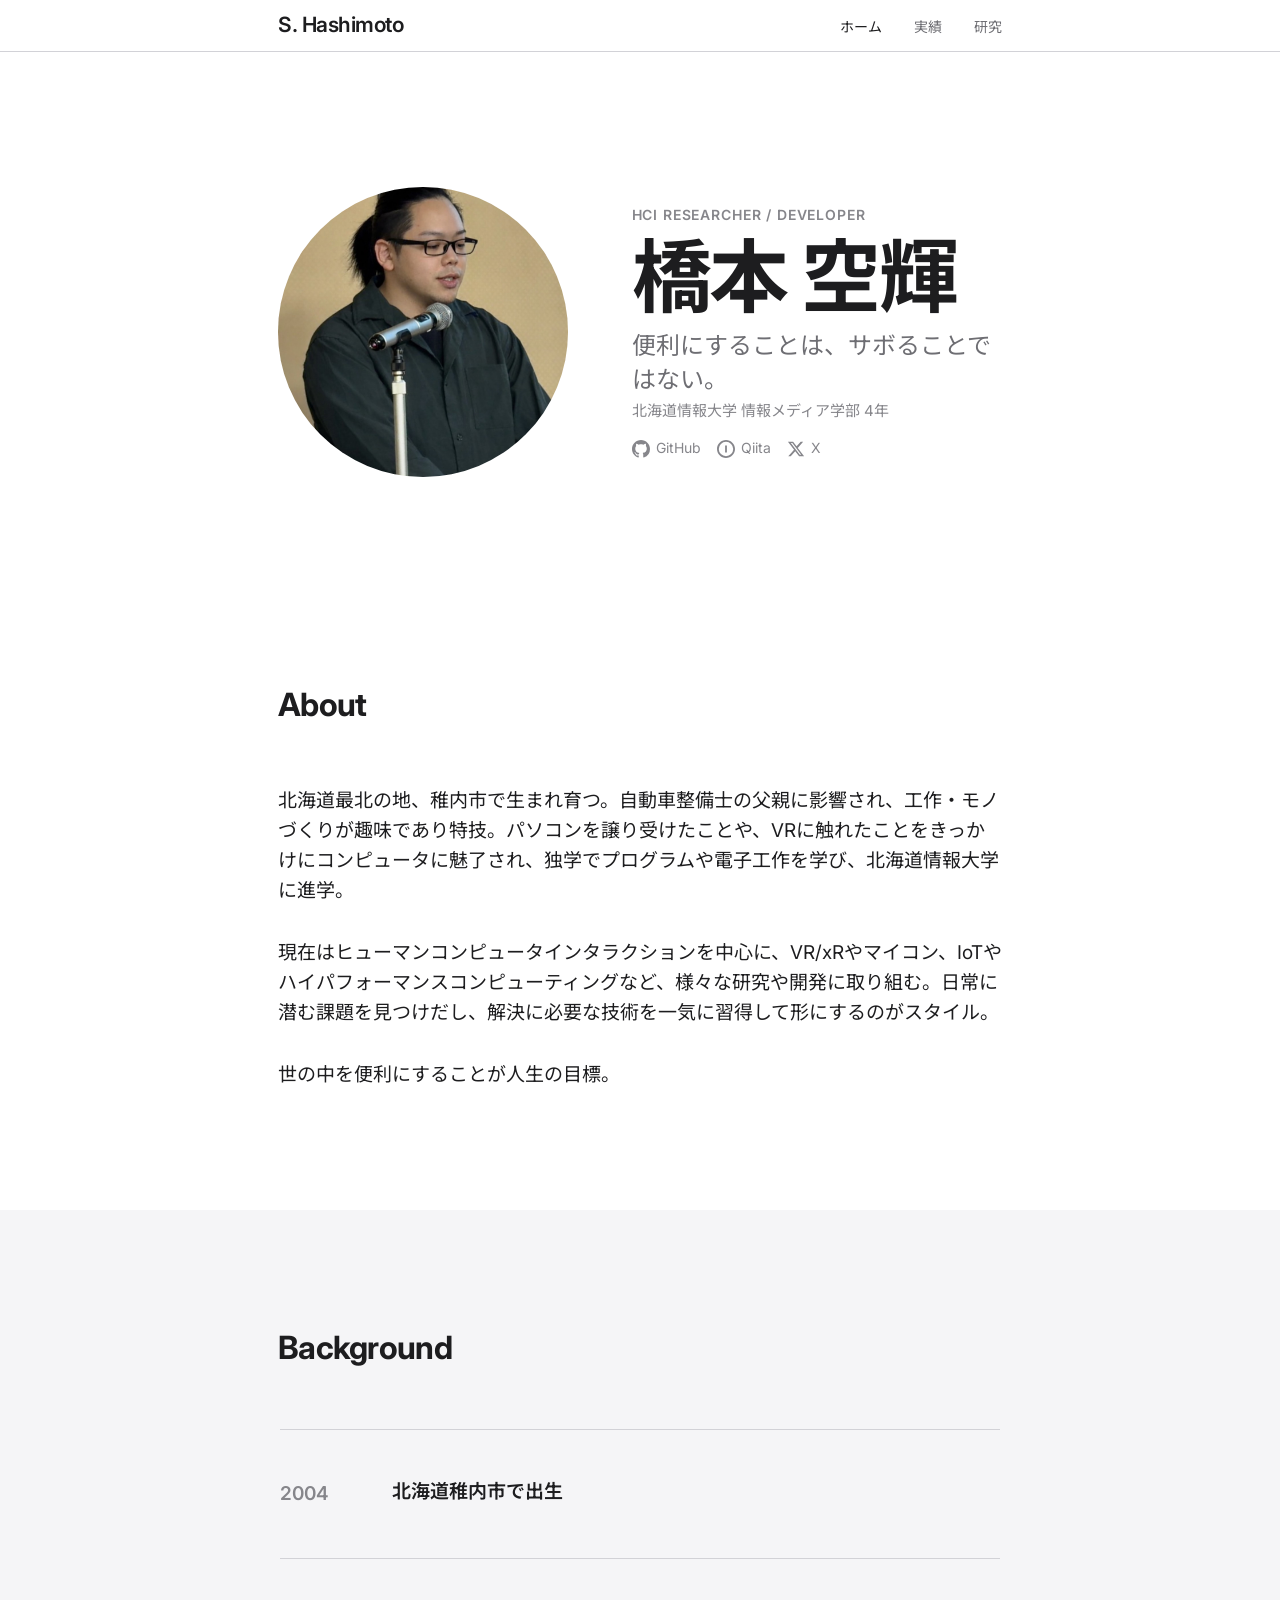
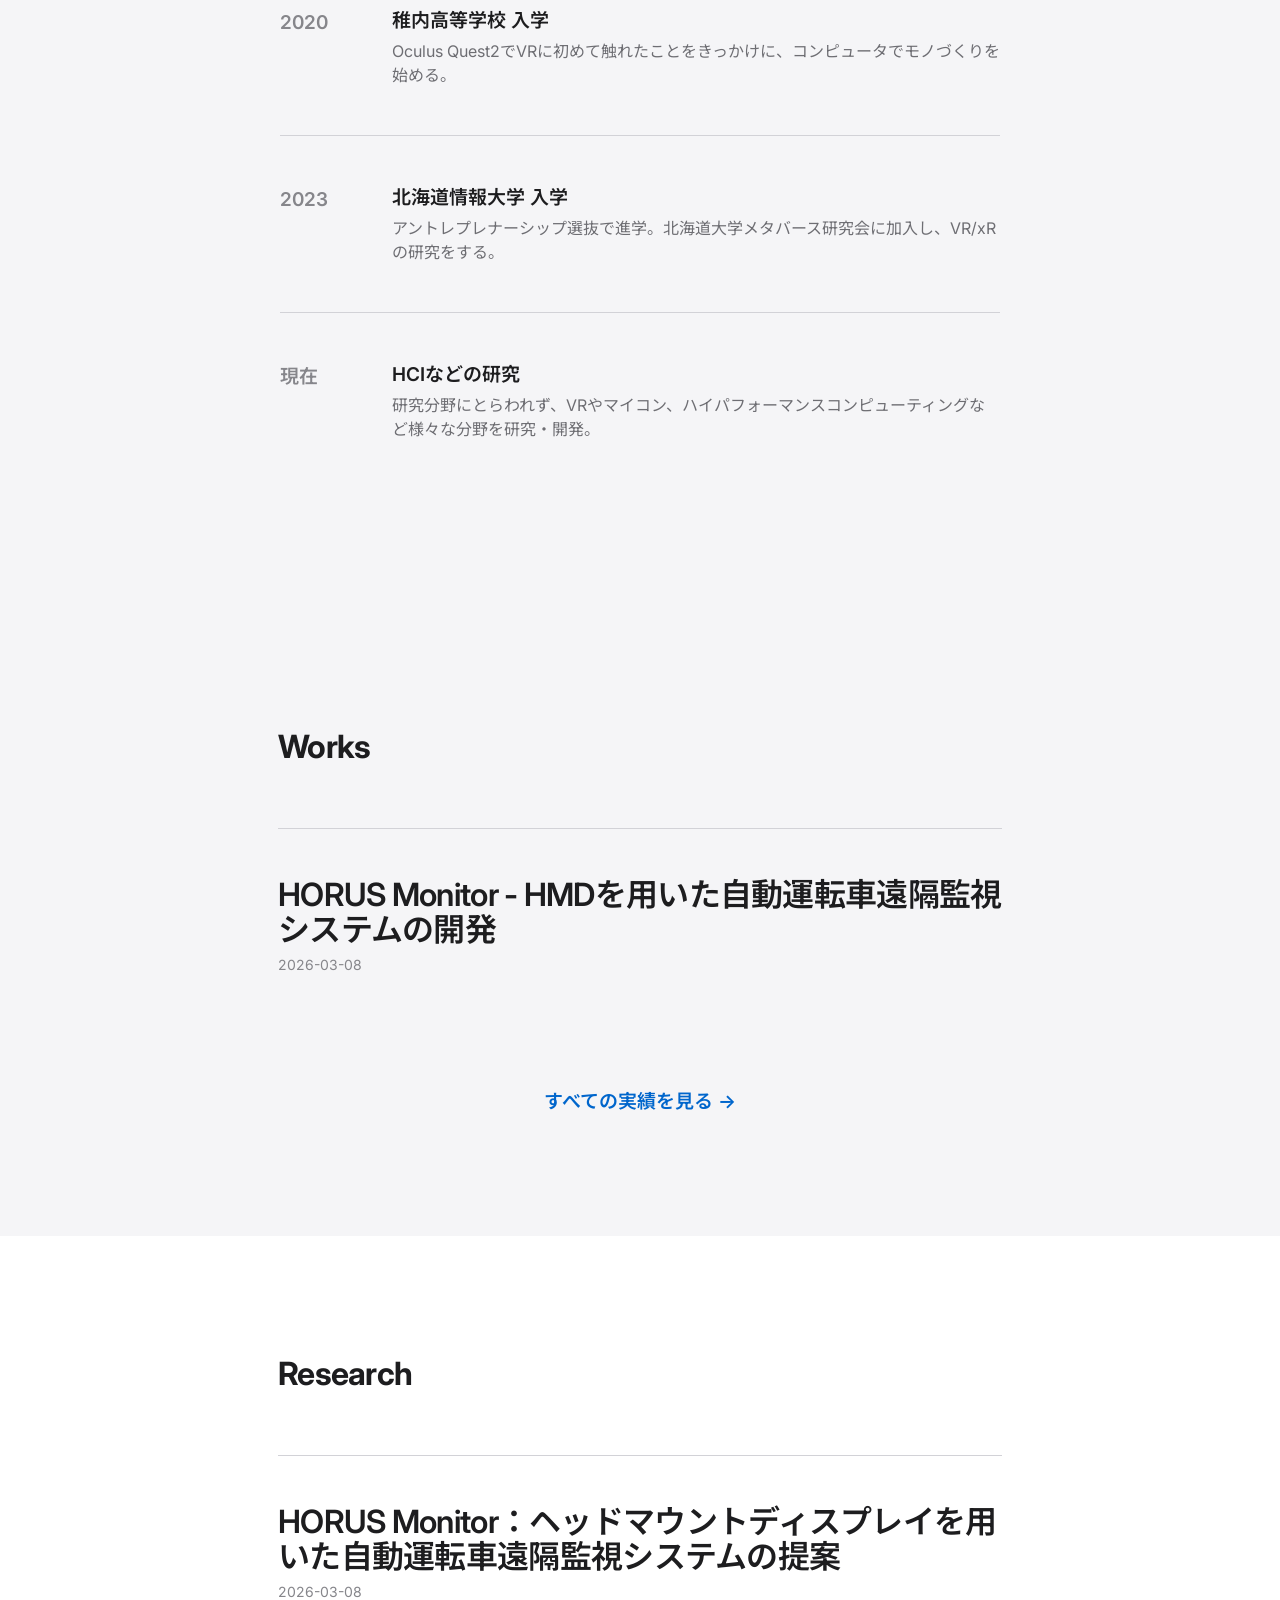
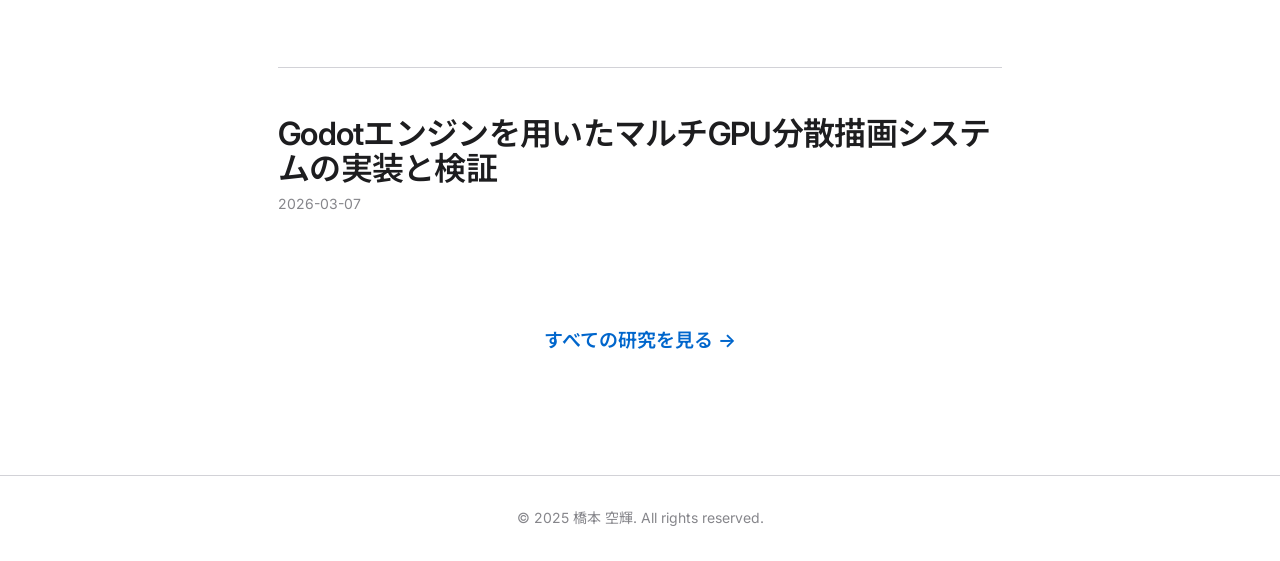
==== index.html @ 1d5fc268 "Initial static site export" ====
<!DOCTYPE html>
<html lang="ja">
<head>
  <meta charset="UTF-8">
  <meta name="viewport" content="width=device-width, initial-scale=1.0">
  <title>橋本 空輝 — Portfolio</title>
  <meta name="description" content="橋本空輝のポートフォリオ">
  <link rel="preconnect" href="https://fonts.googleapis.com">
  <link rel="preconnect" href="https://fonts.gstatic.com" crossorigin>
  <link href="https://fonts.googleapis.com/css2?family=Inter:wght@400;500;600;700&family=Noto+Sans+JP:wght@400;500;700&display=swap" rel="stylesheet">
  <link rel="stylesheet" href="assets/css/style.css">
  <link rel="icon" href="assets/images/favicon.svg" type="image/svg+xml">
</head>
<body>

  <!-- Navigation -->
  <nav class="nav">
    <div class="nav__inner">
      <a href="index.html" class="nav__logo">S. Hashimoto</a>
      <button class="nav__toggle" aria-label="メニュー" aria-expanded="false">
        <span></span>
        <span></span>
        <span></span>
      </button>
      <ul class="nav__links">
        <li><a href="index.html" class="nav__link nav__link--active">ホーム</a></li>
        <li><a href="works.html" class="nav__link">実績</a></li>
        <li><a href="research.html" class="nav__link">研究</a></li>
      </ul>
    </div>
  </nav>

  <!-- Hero -->
  <section class="hero container">
    <div class="hero__profile">
      <div class="hero__avatar reveal">
        <img src="profile.png" alt="橋本 空輝" class="hero__avatar-img" onerror="this.style.display='none';this.nextElementSibling.style.display='flex'">
        <div class="hero__avatar-placeholder">
          <span>S.H</span>
        </div>
      </div>
      <div class="hero__info">
        <p class="hero__eyebrow reveal">HCI Researcher / Developer</p>
        <h1 class="hero__title reveal reveal-delay-1">橋本 空輝</h1>
        <p class="hero__subtitle reveal reveal-delay-2">
          便利にすることは、サボることではない。
        </p>
        <p class="hero__affiliation reveal reveal-delay-2">
          北海道情報大学 情報メディア学部 4年
        </p>
        <div class="hero__links reveal reveal-delay-3">
          <a href="https://github.com/Lynnfield1156" class="hero__link" target="_blank" rel="noopener noreferrer">
            <svg class="hero__link-icon" viewBox="0 0 24 24" fill="currentColor"><path d="M12 0C5.37 0 0 5.37 0 12c0 5.31 3.435 9.795 8.205 11.385.6.105.825-.255.825-.57 0-.285-.015-1.23-.015-2.235-3.015.555-3.795-.735-4.035-1.41-.135-.345-.72-1.41-1.23-1.695-.42-.225-1.02-.78-.015-.795.945-.015 1.62.87 1.845 1.23 1.08 1.815 2.805 1.305 3.495.99.105-.78.42-1.305.765-1.605-2.67-.3-5.46-1.335-5.46-5.925 0-1.305.465-2.385 1.23-3.225-.12-.3-.54-1.53.12-3.18 0 0 1.005-.315 3.3 1.23.96-.27 1.98-.405 3-.405s2.04.135 3 .405c2.295-1.56 3.3-1.23 3.3-1.23.66 1.65.24 2.88.12 3.18.765.84 1.23 1.905 1.23 3.225 0 4.605-2.805 5.625-5.475 5.925.435.375.81 1.095.81 2.22 0 1.605-.015 2.895-.015 3.3 0 .315.225.69.825.57A12.02 12.02 0 0024 12c0-6.63-5.37-12-12-12z"/></svg>
            <span>GitHub</span>
          </a>
          <a href="https://qiita.com/SoLa1366" class="hero__link" target="_blank" rel="noopener noreferrer">
            <svg class="hero__link-icon" viewBox="0 0 24 24" fill="currentColor"><path d="M12 0C5.373 0 0 5.373 0 12s5.373 12 12 12 12-5.373 12-12S18.627 0 12 0zm0 2.4a9.6 9.6 0 110 19.2 9.6 9.6 0 010-19.2zm-1.2 4.8v9.6h2.4V7.2h-2.4z"/></svg>
            <span>Qiita</span>
          </a>
          <a href="https://x.com/SoLa_bb2004" class="hero__link" target="_blank" rel="noopener noreferrer">
            <svg class="hero__link-icon" viewBox="0 0 24 24" fill="currentColor"><path d="M18.244 2.25h3.308l-7.227 8.26 8.502 11.24H16.17l-5.214-6.817L4.99 21.75H1.68l7.73-8.835L1.254 2.25H8.08l4.713 6.231zm-1.161 17.52h1.833L7.084 4.126H5.117z"/></svg>
            <span>X</span>
          </a>
        </div>
      </div>
    </div>
  </section>

  <!-- About -->
  <section class="section">
    <div class="container">
      <h2 class="section__heading reveal">About</h2>
      <div class="about reveal reveal-delay-1">
        <p>
          北海道最北の地、稚内市で生まれ育つ。自動車整備士の父親に影響され、工作・モノづくりが趣味であり特技。パソコンを譲り受けたことや、VRに触れたことをきっかけにコンピュータに魅了され、独学でプログラムや電子工作を学び、北海道情報大学に進学。
        </p>
        <p>
          現在はヒューマンコンピュータインタラクションを中心に、VR/xRやマイコン、IoTやハイパフォーマンスコンピューティングなど、様々な研究や開発に取り組む。日常に潜む課題を見つけだし、解決に必要な技術を一気に習得して形にするのがスタイル。
        </p>
        <p>
          世の中を便利にすることが人生の目標。
        </p>
      </div>
    </div>
  </section>

  <!-- Background -->
  <section class="section section--alt">
    <div class="container">
      <h2 class="section__heading reveal">Background</h2>
      <div class="timeline">
        <div class="timeline__item reveal">
          <div class="timeline__year">2004</div>
          <div class="timeline__content">
            <p class="timeline__title">北海道稚内市で出生</p>
          </div>
        </div>
        <div class="timeline__item reveal reveal-delay-1">
          <div class="timeline__year">2020</div>
          <div class="timeline__content">
            <p class="timeline__title">稚内高等学校 入学</p>
            <p class="timeline__detail">Oculus Quest2でVRに初めて触れたことをきっかけに、コンピュータでモノづくりを始める。</p>
          </div>
        </div>
        <div class="timeline__item reveal reveal-delay-2">
          <div class="timeline__year">2023</div>
          <div class="timeline__content">
            <p class="timeline__title">北海道情報大学 入学</p>
            <p class="timeline__detail">アントレプレナーシップ選抜で進学。北海道大学メタバース研究会に加入し、VR/xRの研究をする。</p>
          </div>
        </div>
        <div class="timeline__item reveal reveal-delay-3">
          <div class="timeline__year">現在</div>
          <div class="timeline__content">
            <p class="timeline__title">HCIなどの研究</p>
            <p class="timeline__detail">研究分野にとらわれず、VRやマイコン、ハイパフォーマンスコンピューティングなど様々な分野を研究・開発。</p>
          </div>
        </div>
      </div>
    </div>
  </section>

  <!-- Recent Works -->
  <section class="section section--alt">
    <div class="container">
      <h2 class="section__heading reveal">Works</h2>

      <!-- HOME_WORKS_CARDS -->
      <div class="research-item works-item reveal">
        <a href="posts/horus-monitor-achievement/index.html" style="text-decoration:none;color:inherit;">
          <h2 class="research-item__title">HORUS Monitor - HMDを用いた自動運転車遠隔監視システムの開発</h2>
          <div class="research-item__meta">2026-03-08</div>
        </a>
      </div>
<!-- /HOME_WORKS_CARDS -->
      <div class="section__more reveal">
        <a href="works.html" class="section__more-link">すべての実績を見る →</a>
      </div>
    </div>
  </section>

  <!-- Recent Research -->
  <section class="section">
    <div class="container">
      <h2 class="section__heading reveal">Research</h2>

      <!-- HOME_RESEARCH_CARDS -->
      <div class="research-item reveal">
        <a href="research/HORUS Monitor/index.html" style="text-decoration:none;color:inherit;">
          <h2 class="research-item__title">HORUS Monitor：ヘッドマウントディスプレイを用いた自動運転車遠隔監視システムの提案</h2>
          <div class="research-item__meta">2026-03-08</div>
        </a>
      </div>

      <div class="research-item reveal reveal-delay-1">
        <a href="research/godot-research/index.html" style="text-decoration:none;color:inherit;">
          <h2 class="research-item__title">Godotエンジンを用いたマルチGPU分散描画システムの実装と検証</h2>
          <div class="research-item__meta">2026-03-07</div>
        </a>
      </div>
<!-- /HOME_RESEARCH_CARDS -->

      <div class="section__more reveal">
        <a href="research.html" class="section__more-link">すべての研究を見る →</a>
      </div>
    </div>
  </section>



  <!-- Footer -->
  <footer class="footer">
    <div class="container">
      <p>&copy; 2025 橋本 空輝. All rights reserved.</p>
    </div>
  </footer>

  <script src="assets/js/main.js"></script>
</body>
</html>
---- assets/css/style.css ----
/* ============================================
   Portfolio — Apple Newsroom-style Design System
   ============================================ */

/* --- Design Tokens --- */
:root {
  /* Font Stacks */
  --font-sans: "Inter", "Noto Sans JP", "SF Pro Display", "Helvetica Neue", sans-serif;
  --font-body: "Inter", "Noto Sans JP", "SF Pro Text", "Helvetica Neue", sans-serif;

  /* Font Sizes (Responsive) */
  --fs-hero: clamp(40px, 8vw, 80px);
  --fs-h1: clamp(28px, 4vw, 48px);
  --fs-h2: clamp(22px, 3vw, 32px);
  --fs-h3: 24px;
  --fs-body: 19px;
  --fs-small: 14px;
  --fs-nav: 14px;

  /* Line Heights & Spacing */
  --lh-tight: 1.1;
  --lh-body: 1.47059;
  --ls-tight: -0.022em;

  /* Font Weights */
  --fw-bold: 700;
  --fw-semibold: 600;
  --fw-regular: 400;

  /* Backgrounds */
  --bg-primary: #ffffff;
  --bg-secondary: #f5f5f7;
  --bg-tertiary: #fbfbfd;

  /* Text Colors */
  --text-primary: #1d1d1f;
  --text-secondary: #6e6e73;
  --text-tertiary: #86868b;

  /* Accents */
  --accent-blue: #0066cc;
  --accent-hover: #0077ed;

  /* Dividers */
  --divider: #d2d2d7;

  /* Layout */
  --max-width-content: 60vw;
  --max-width-narrow: 692px;

  /* Spacing Scale (8px base) */
  --space-xs: 8px;
  --space-s: 16px;
  --space-m: 32px;
  --space-l: 48px;
  --space-xl: 64px;
  --space-section: 120px;

  /* Radius */
  --radius-card: 18px;
  --radius-small: 12px;
}

/* --- Reset & Base --- */
*,
*::before,
*::after {
  box-sizing: border-box;
  margin: 0;
  padding: 0;
}

html {
  scroll-behavior: smooth;
  -webkit-text-size-adjust: 100%;
}

body {
  font-family: var(--font-body);
  font-size: var(--fs-body);
  line-height: var(--lh-body);
  color: var(--text-primary);
  background-color: var(--bg-primary);
  -webkit-font-smoothing: antialiased;
  -moz-osx-font-smoothing: grayscale;
}

a {
  color: var(--accent-blue);
  text-decoration: none;
  transition: color 0.3s ease;
}

a:hover {
  color: var(--accent-hover);
}

img {
  max-width: 100%;
  height: auto;
  display: block;
}

/* --- Layout --- */
.container {
  max-width: var(--max-width-content);
  margin: 0 auto;
  padding: 0 22px;
}

.container--narrow {
  max-width: var(--max-width-narrow);
  margin: 0 auto;
  padding: 0 22px;
}

.section {
  padding-top: var(--space-section);
  padding-bottom: var(--space-section);
}

.section--alt {
  background-color: var(--bg-secondary);
}

/* --- Typography --- */
h1, h2, h3, h4, h5, h6 {
  font-family: var(--font-sans);
  font-weight: var(--fw-semibold);
  letter-spacing: var(--ls-tight);
  line-height: var(--lh-tight);
  color: var(--text-primary);
}

h1 { font-size: var(--fs-h1); }
h2 { font-size: var(--fs-h2); }
h3 { font-size: var(--fs-h3); }

.text-secondary { color: var(--text-secondary); }
.text-tertiary { color: var(--text-tertiary); }
.text-small { font-size: var(--fs-small); }

/* --- Navigation --- */
.nav {
  position: sticky;
  top: 0;
  z-index: 1000;
  background: rgba(255, 255, 255, 0.72);
  backdrop-filter: saturate(180%) blur(20px);
  -webkit-backdrop-filter: saturate(180%) blur(20px);
  border-bottom: 1px solid var(--divider);
  height: 52px;
}

.nav__inner {
  max-width: var(--max-width-content);
  margin: 0 auto;
  padding: 0 22px;
  display: flex;
  align-items: center;
  justify-content: space-between;
  height: 100%;
}

.nav__logo {
  font-family: var(--font-sans);
  font-size: 21px;
  font-weight: var(--fw-semibold);
  color: var(--text-primary);
  text-decoration: none;
  letter-spacing: var(--ls-tight);
}

.nav__logo:hover {
  color: var(--text-primary);
}

.nav__links {
  display: flex;
  align-items: center;
  gap: var(--space-m);
  list-style: none;
}

.nav__link {
  font-size: var(--fs-nav);
  color: var(--text-secondary);
  text-decoration: none;
  transition: color 0.3s ease;
  font-weight: var(--fw-regular);
}

.nav__link:hover,
.nav__link--active {
  color: var(--text-primary);
}

/* Mobile nav toggle */
.nav__toggle {
  display: none;
  background: none;
  border: none;
  cursor: pointer;
  padding: var(--space-xs);
}

.nav__toggle span {
  display: block;
  width: 18px;
  height: 1.5px;
  background-color: var(--text-primary);
  margin: 4px 0;
  transition: transform 0.3s ease, opacity 0.3s ease;
}

/* --- Hero --- */
.hero {
  padding-top: clamp(80px, 15vh, 160px);
  padding-bottom: clamp(60px, 10vh, 120px);
}

.hero__profile {
  display: flex;
  align-items: center;
  gap: var(--space-xl);
}

.hero__avatar {
  flex: 0 0 40%;
  max-width: 40%;
  aspect-ratio: 1;
  border-radius: 50%;
  overflow: hidden;
  background-color: var(--bg-secondary);
  position: relative;
}

.hero__avatar-img {
  width: 100%;
  height: 100%;
  object-fit: cover;
}

.hero__avatar-placeholder {
  display: flex;
  align-items: center;
  justify-content: center;
  width: 100%;
  height: 100%;
  font-family: var(--font-sans);
  font-size: 40px;
  font-weight: var(--fw-bold);
  color: var(--text-tertiary);
  background-color: var(--bg-secondary);
}

.hero__info {
  text-align: left;
  flex: 1;
}

.hero__eyebrow {
  font-size: var(--fs-small);
  color: var(--text-tertiary);
  text-transform: uppercase;
  letter-spacing: 0.06em;
  font-weight: var(--fw-semibold);
  margin-bottom: var(--space-xs);
}

.hero__title {
  font-family: var(--font-sans);
  font-size: var(--fs-hero);
  font-weight: var(--fw-bold);
  line-height: var(--lh-tight);
  letter-spacing: -0.03em;
  margin-bottom: var(--space-xs);
}

.hero__subtitle {
  font-size: clamp(17px, 2vw, 24px);
  color: var(--text-secondary);
  font-weight: var(--fw-regular);
  line-height: 1.4;
  margin-bottom: 4px;
}

.hero__affiliation {
  font-size: 15px;
  color: var(--text-tertiary);
  font-weight: var(--fw-regular);
  margin-bottom: var(--space-s);
}

.hero__links {
  display: flex;
  align-items: center;
  gap: var(--space-s);
  margin-top: var(--space-xs);
}

.hero__link {
  display: inline-flex;
  align-items: center;
  gap: 6px;
  font-size: var(--fs-small);
  color: var(--text-tertiary);
  text-decoration: none;
  font-weight: var(--fw-regular);
  transition: color 0.3s ease;
}

.hero__link:hover {
  color: var(--text-primary);
}

.hero__link-icon {
  width: 18px;
  height: 18px;
}

/* --- Page Header --- */
.page-header {
  padding-top: clamp(60px, 10vh, 100px);
  padding-bottom: var(--space-l);
  text-align: center;
}

.page-header__title {
  font-size: var(--fs-h1);
  font-weight: var(--fw-bold);
  margin-bottom: var(--space-xs);
}

.page-header__description {
  font-size: var(--fs-body);
  color: var(--text-secondary);
  max-width: 560px;
  margin: 0 auto;
}

/* --- Profile Section --- */
.profile {
  display: grid;
  grid-template-columns: 1fr;
  gap: var(--space-xl);
}

.profile__item {
  border-top: 1px solid var(--divider);
  padding-top: var(--space-m);
}

.profile__label {
  font-size: var(--fs-small);
  color: var(--text-tertiary);
  text-transform: uppercase;
  letter-spacing: 0.04em;
  margin-bottom: var(--space-xs);
  font-weight: var(--fw-semibold);
}

.profile__value {
  font-size: var(--fs-body);
  color: var(--text-primary);
  line-height: var(--lh-body);
}

/* --- Card Grid --- */
.card-grid {
  display: grid;
  grid-template-columns: repeat(auto-fill, minmax(320px, 1fr));
  gap: var(--space-m);
}

.card {
  background: var(--bg-secondary);
  border-radius: var(--radius-card);
  overflow: hidden;
  transition: transform 0.5s cubic-bezier(0.4, 0, 0.25, 1);
  display: flex;
  flex-direction: column;
}

.card:hover {
  transform: scale(1.02);
}

.card__image {
  aspect-ratio: 16 / 9;
  background-color: var(--divider);
  display: flex;
  align-items: center;
  justify-content: center;
}

.card__image-placeholder {
  color: var(--text-tertiary);
  font-size: var(--fs-small);
}

.card__content {
  padding: 30px;
  flex: 1;
  display: flex;
  flex-direction: column;
}

.card__tag {
  font-size: var(--fs-small);
  color: var(--text-tertiary);
  margin-bottom: var(--space-xs);
  text-transform: uppercase;
  letter-spacing: 0.04em;
  font-weight: var(--fw-semibold);
}

.card__title {
  font-size: var(--fs-h3);
  font-weight: var(--fw-semibold);
  margin-bottom: var(--space-xs);
  line-height: 1.25;
}

.card__description {
  font-size: 16px;
  color: var(--text-secondary);
  line-height: var(--lh-body);
  flex: 1;
}

.card__link {
  display: block;
  text-decoration: none;
  color: inherit;
}

.card__link::after {
  content: none;
}

/* --- Empty State --- */
.empty-state {
  text-align: center;
  padding: var(--space-section) 0;
}

.empty-state__icon {
  font-size: 48px;
  margin-bottom: var(--space-s);
  opacity: 0.3;
}

.empty-state__title {
  font-size: var(--fs-h2);
  color: var(--text-secondary);
  margin-bottom: var(--space-xs);
}

.empty-state__description {
  font-size: var(--fs-body);
  color: var(--text-tertiary);
}

/* --- Research: PDF & Slide Embeds --- */
.embed-container {
  margin: var(--space-m) 0;
  border-radius: var(--radius-small);
  overflow: hidden;
  background: var(--bg-secondary);
}

.embed-container object,
.embed-container iframe {
  width: 100%;
  border: none;
  display: block;
}

.embed-container object {
  height: 720px;
}

.embed-container iframe {
  height: 540px;
}

.embed-fallback {
  padding: var(--space-m);
  text-align: center;
  color: var(--text-secondary);
}

.embed-label {
  font-size: var(--fs-small);
  color: var(--text-tertiary);
  margin-bottom: var(--space-xs);
  font-weight: var(--fw-semibold);
  text-transform: uppercase;
  letter-spacing: 0.04em;
}

/* --- Research Item --- */
.research-item {
  border-top: 1px solid var(--divider);
  padding: var(--space-l) 0;
}

.works-item:last-of-type {
  border-bottom: 1px solid var(--divider);
}

.research-item__title {
  font-size: var(--fs-h2);
  margin-bottom: var(--space-xs);
}

.research-item__meta {
  font-size: var(--fs-small);
  color: var(--text-tertiary);
  margin-bottom: var(--space-s);
}

.research-item__description {
  font-size: var(--fs-body);
  color: var(--text-secondary);
  margin-bottom: var(--space-m);
  max-width: 100%;
}

.research-item__actions {
  display: flex;
  gap: var(--space-s);
  flex-wrap: wrap;
}

.btn {
  display: inline-flex;
  align-items: center;
  gap: 6px;
  padding: 10px 20px;
  border-radius: 980px;
  font-size: var(--fs-small);
  font-weight: var(--fw-semibold);
  text-decoration: none;
  transition: background-color 0.3s ease, color 0.3s ease;
}

.btn--primary {
  background-color: var(--accent-blue);
  color: #ffffff;
}

.btn--primary:hover {
  background-color: var(--accent-hover);
  color: #ffffff;
}

.btn--secondary {
  background-color: var(--bg-secondary);
  color: var(--text-primary);
  border: 1px solid var(--divider);
}

.btn--secondary:hover {
  background-color: var(--divider);
}

/* --- Footer --- */
.footer {
  border-top: 1px solid var(--divider);
  padding: var(--space-m) 0;
  text-align: center;
  color: var(--text-tertiary);
  font-size: var(--fs-small);
}

/* --- Scroll Reveal Animation --- */
.reveal {
  opacity: 0;
  transform: translateY(30px);
  transition: opacity 0.8s cubic-bezier(0.4, 0, 0.2, 1),
              transform 0.8s cubic-bezier(0.4, 0, 0.2, 1);
}

.reveal.is-visible {
  opacity: 1;
  transform: translateY(0);
}

/* Staggered animation delays */
.reveal-delay-1 { transition-delay: 0.1s; }
.reveal-delay-2 { transition-delay: 0.2s; }
.reveal-delay-3 { transition-delay: 0.3s; }
.reveal-delay-4 { transition-delay: 0.4s; }

/* --- Article Typography (for generated posts) --- */
.article-content h1 { font-size: var(--fs-h1); margin: var(--space-l) 0 var(--space-s); }
.article-content h2 { font-size: var(--fs-h2); margin: var(--space-l) 0 var(--space-s); }
.article-content h3 { font-size: var(--fs-h3); margin: var(--space-m) 0 var(--space-xs); }
.article-content h4 { font-size: 20px; margin: var(--space-m) 0 var(--space-xs); }

.article-content p {
  margin-bottom: var(--space-s);
}

.article-content ul,
.article-content ol {
  margin-bottom: var(--space-s);
  padding-left: var(--space-m);
}

.article-content li {
  margin-bottom: var(--space-xs);
}

.article-content blockquote {
  border-left: 3px solid var(--divider);
  padding-left: var(--space-s);
  color: var(--text-secondary);
  margin: var(--space-m) 0;
  font-style: italic;
}

.article-content code {
  font-family: "SF Mono", "SFMono-Regular", ui-monospace, monospace;
  background-color: var(--bg-secondary);
  padding: 2px 6px;
  border-radius: 4px;
  font-size: 0.9em;
}

.article-content pre {
  background-color: var(--bg-secondary);
  border-radius: var(--radius-small);
  padding: var(--space-s);
  overflow-x: auto;
  margin: var(--space-m) 0;
}

.article-content pre code {
  background: none;
  padding: 0;
  border-radius: 0;
}

.article-content img {
  border-radius: var(--radius-small);
  margin: var(--space-m) 0;
}

.article-content table {
  width: 100%;
  border-collapse: collapse;
  margin: var(--space-m) 0;
}

.article-content th,
.article-content td {
  padding: var(--space-xs) var(--space-s);
  border-bottom: 1px solid var(--divider);
  text-align: left;
}

.article-content th {
  font-weight: var(--fw-semibold);
  color: var(--text-secondary);
  font-size: var(--fs-small);
  text-transform: uppercase;
  letter-spacing: 0.04em;
}

/* Article Header */
.article-header {
  padding-top: clamp(60px, 10vh, 100px);
  padding-bottom: var(--space-l);
  text-align: center;
  border-bottom: 1px solid var(--divider);
  margin-bottom: var(--space-l);
}

.article-header__date {
  font-size: var(--fs-small);
  color: var(--text-tertiary);
  margin-bottom: var(--space-xs);
}

.article-header__title {
  font-size: var(--fs-h1);
  font-weight: var(--fw-bold);
}

/* --- Responsive --- */
@media (max-width: 1068px) {
  .card-grid {
    grid-template-columns: repeat(auto-fill, minmax(280px, 1fr));
  }
}

@media (max-width: 734px) {
  :root {
    --space-section: 80px;
    --fs-body: 17px;
    --max-width-content: 80vw;
  }

  .nav__links {
    display: none;
    position: absolute;
    top: 52px;
    left: 0;
    right: 0;
    background: rgba(255, 255, 255, 0.97);
    backdrop-filter: saturate(180%) blur(20px);
    -webkit-backdrop-filter: saturate(180%) blur(20px);
    flex-direction: column;
    padding: var(--space-s) 22px;
    gap: 0;
    border-bottom: 1px solid var(--divider);
  }

  .nav__links.is-open {
    display: flex;
  }

  .nav__link {
    display: block;
    padding: var(--space-xs) 0;
    font-size: 17px;
    border-bottom: 1px solid var(--bg-secondary);
  }

  .nav__link:last-child {
    border-bottom: none;
  }

  .nav__toggle {
    display: block;
  }

  .card-grid {
    grid-template-columns: 1fr;
  }

  .embed-container object {
    height: 400px;
  }

  .embed-container iframe {
    height: 300px;
  }

  .profile {
    gap: var(--space-m);
  }

  .research-item__actions {
    flex-direction: column;
  }

  .btn {
    justify-content: center;
  }

  .hero__profile {
    flex-direction: column;
    text-align: center;
    gap: var(--space-m);
  }

  .hero__info {
    text-align: center;
  }

  .hero__avatar {
    flex: none;
    max-width: none;
    width: 160px;
    height: 160px;
  }

  .hero__links {
    justify-content: center;
  }
}


/* --- Section Headings --- */
.section__heading {
  font-size: var(--fs-h2);
  font-weight: var(--fw-bold);
  margin-bottom: var(--space-xl);
  letter-spacing: var(--ls-tight);
}

/* --- About Section --- */
.about p {
  font-size: var(--fs-body);
  color: var(--text-primary);
  line-height: 1.58;
  margin-bottom: var(--space-m);
}

.about p:last-child {
  margin-bottom: 0;
}

/* --- Skills Grid --- */
.skills {
  display: grid;
  grid-template-columns: repeat(2, 1fr);
  gap: 0;
}

.skills__item {
  padding: var(--space-l) var(--space-m) var(--space-l) 0;
  border-top: 1px solid var(--divider);
}

.skills__item:nth-child(2n) {
  padding-left: var(--space-m);
  padding-right: 0;
  border-left: 1px solid var(--divider);
}

.skills__title {
  font-family: var(--font-sans);
  font-size: var(--fs-h3);
  font-weight: var(--fw-semibold);
  margin-bottom: var(--space-xs);
  letter-spacing: var(--ls-tight);
}

.skills__description {
  font-size: 16px;
  color: var(--text-secondary);
  line-height: 1.5;
}

/* --- Philosophy Section --- */
.philosophy {
  text-align: center;
  padding: var(--space-xl) 0;
}

.philosophy__quote {
  font-family: var(--font-sans);
  font-size: var(--fs-h1);
  font-weight: var(--fw-bold);
  line-height: var(--lh-tight);
  letter-spacing: -0.03em;
  margin-bottom: var(--space-l);
  color: var(--text-primary);
}

.philosophy__description {
  font-size: var(--fs-body);
  color: var(--text-secondary);
  line-height: 1.58;
  max-width: 560px;
  margin: 0 auto;
}

/* --- Timeline --- */
.timeline {
  max-width: 720px;
  margin: 0 auto;
}

.timeline__item {
  display: grid;
  grid-template-columns: 80px 1fr;
  gap: var(--space-m);
  padding: var(--space-l) 0;
  border-top: 1px solid var(--divider);
}

.timeline__year {
  font-family: var(--font-sans);
  font-size: var(--fs-body);
  font-weight: var(--fw-semibold);
  color: var(--text-tertiary);
  padding-top: 2px;
}

.timeline__title {
  font-family: var(--font-sans);
  font-size: var(--fs-body);
  font-weight: var(--fw-semibold);
  color: var(--text-primary);
  margin-bottom: 4px;
}

.timeline__detail {
  font-size: 16px;
  color: var(--text-secondary);
  line-height: 1.5;
}

/* --- Responsive: New Sections --- */
@media (max-width: 734px) {
  .skills {
    grid-template-columns: 1fr;
  }

  .skills__item:nth-child(2n) {
    padding-left: 0;
    border-left: none;
  }

  .timeline__item {
    grid-template-columns: 1fr;
    gap: var(--space-xs);
  }

  .timeline__year {
    font-size: var(--fs-small);
  }

  .philosophy__quote {
    font-size: var(--fs-h2);
  }

  .section__heading {
    margin-bottom: var(--space-l);
  }
}

/* --- Section More Link --- */
.section__more {
  margin-top: var(--space-l);
  text-align: center;
}

.section__more-link {
  font-size: var(--fs-body);
  font-weight: var(--fw-semibold);
  color: var(--accent-blue);
  text-decoration: none;
  transition: color 0.3s ease;
}

.section__more-link:hover {
  color: var(--accent-hover);
}

/* --- Social Links --- */
.social-links {
  display: grid;
  grid-template-columns: repeat(auto-fit, minmax(200px, 1fr));
  gap: var(--space-s);
}

.social-link {
  display: flex;
  align-items: center;
  justify-content: space-between;
  padding: var(--space-m);
  border-top: 1px solid var(--divider);
  text-decoration: none;
  color: var(--text-primary);
  transition: background-color 0.3s ease;
}

.social-link:hover {
  background-color: var(--bg-secondary);
  color: var(--text-primary);
}

.social-link__name {
  font-family: var(--font-sans);
  font-size: var(--fs-h3);
  font-weight: var(--fw-semibold);
  letter-spacing: var(--ls-tight);
}

.social-link__id {
  font-size: var(--fs-small);
  color: var(--text-tertiary);
  font-weight: var(--fw-regular);
}

.social-link--disabled {
  opacity: 0.4;
  cursor: default;
}

@media (max-width: 734px) {
  .social-links {
    grid-template-columns: 1fr;
  }
}
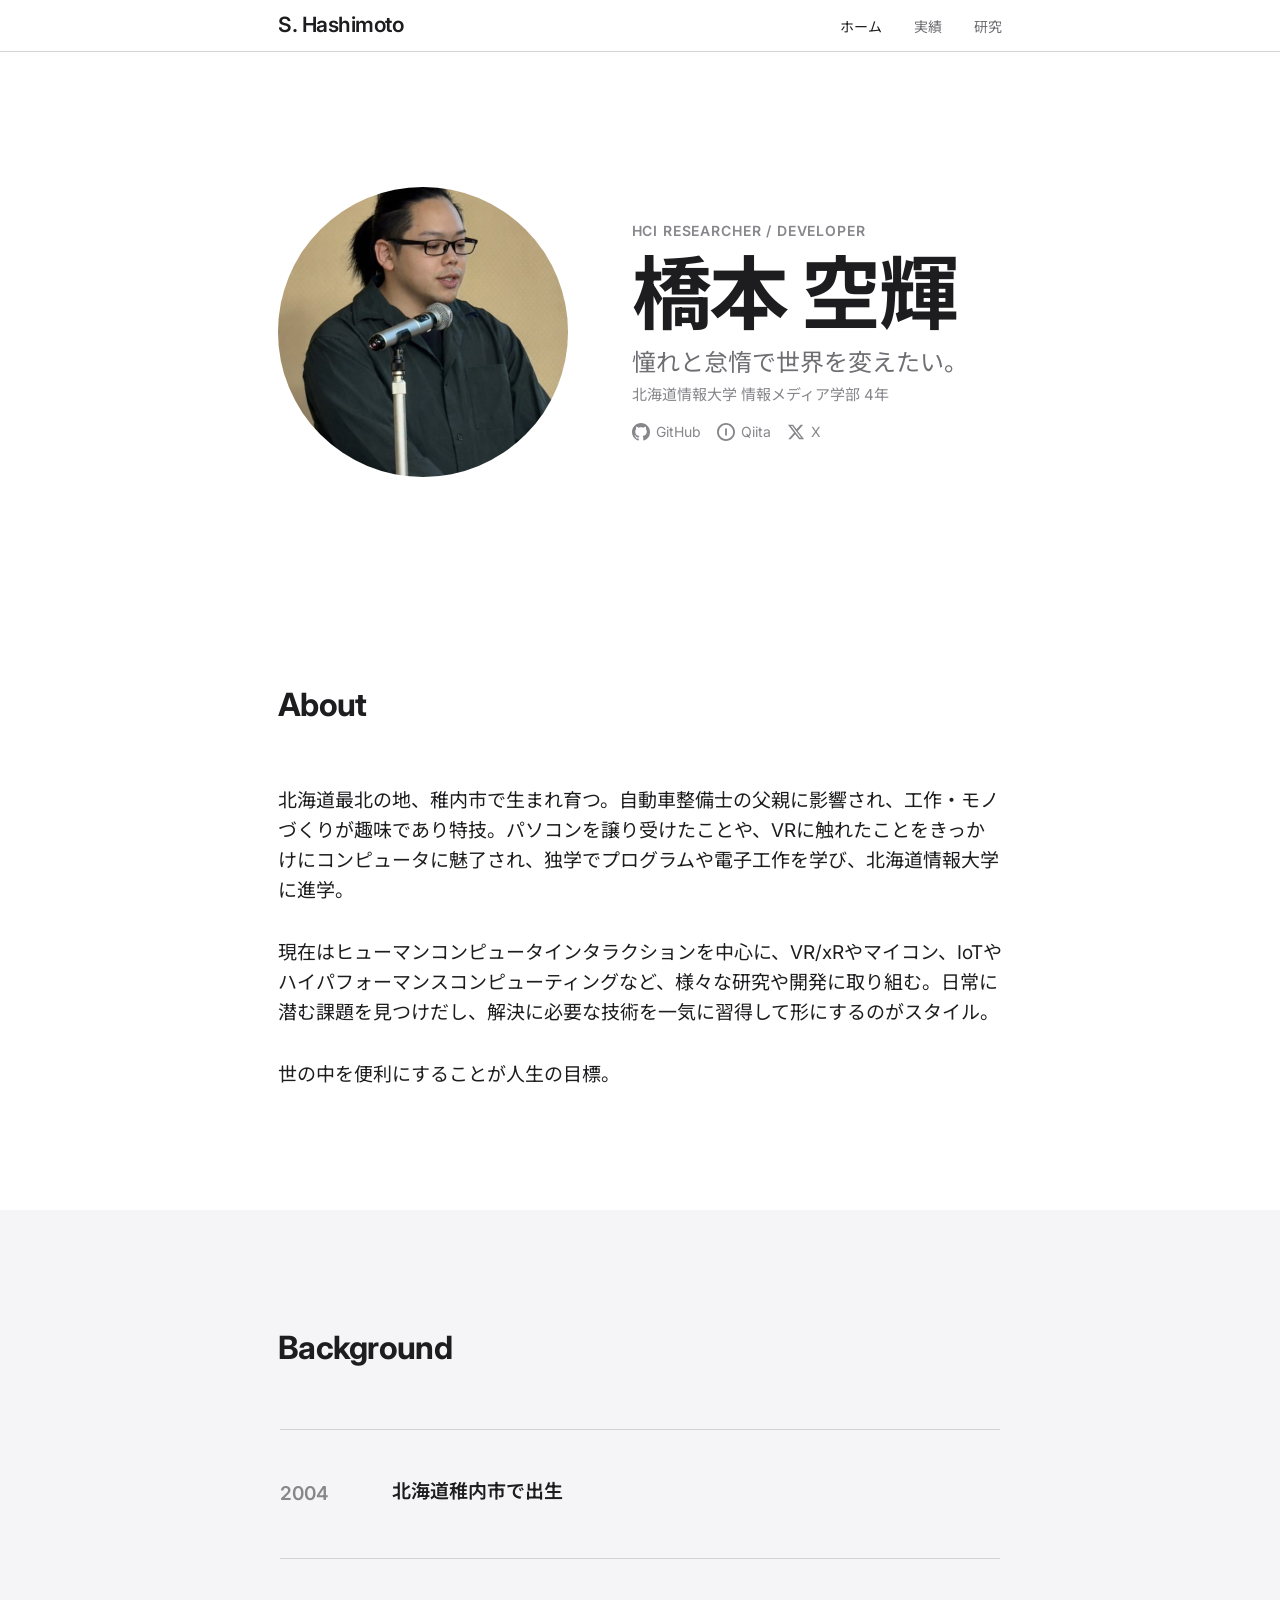
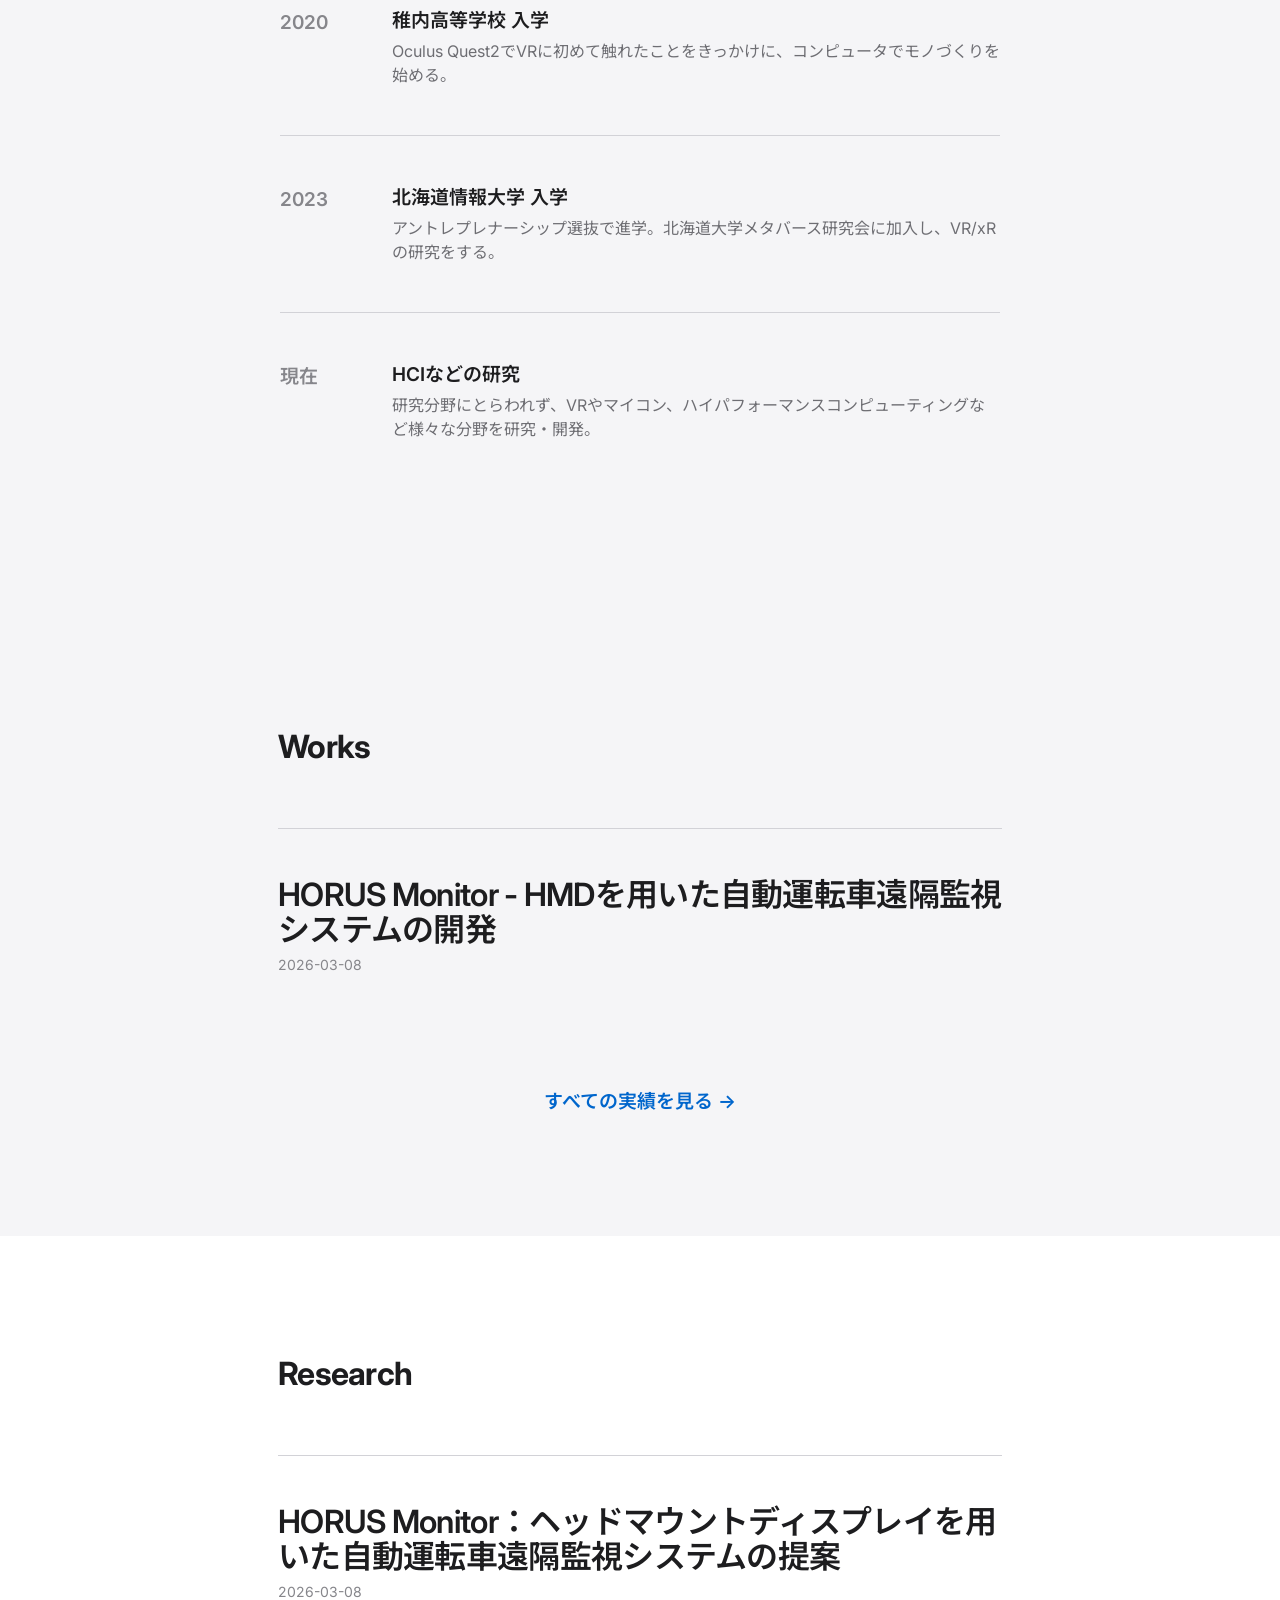
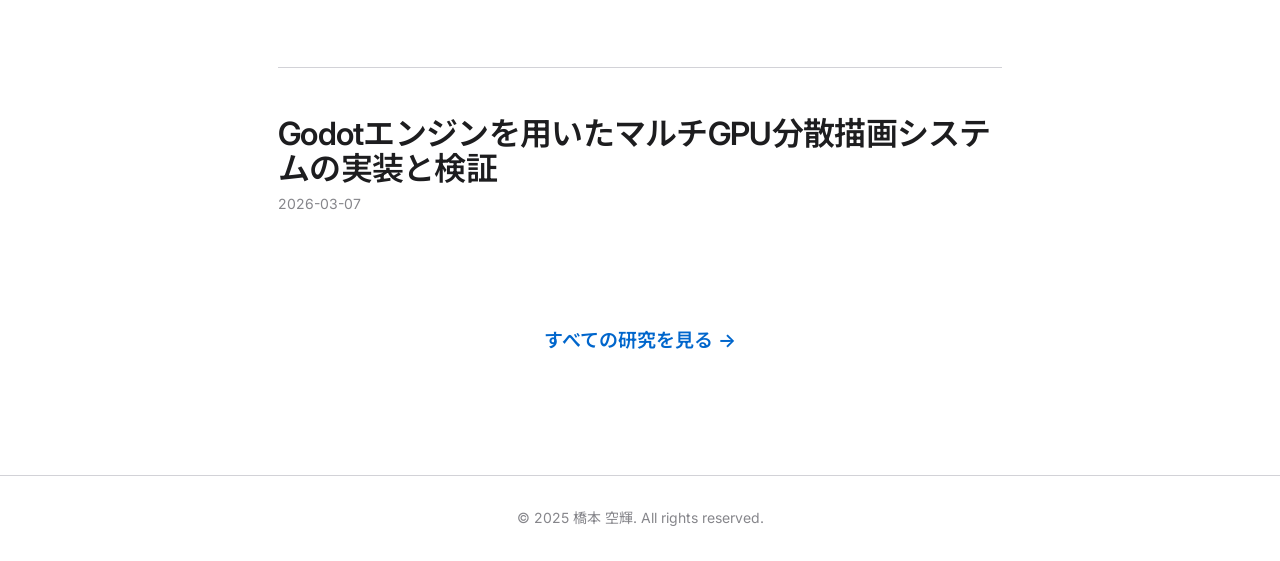
==== commit c5fcc4f0: "Update homepage tagline" ====
--- a/index.html
+++ b/index.html
@@ -43,7 +43,7 @@
         <p class="hero__eyebrow reveal">HCI Researcher / Developer</p>
         <h1 class="hero__title reveal reveal-delay-1">橋本 空輝</h1>
         <p class="hero__subtitle reveal reveal-delay-2">
-          便利にすることは、サボることではない。
+          憧れと怠惰で世界を変えたい。
         </p>
         <p class="hero__affiliation reveal reveal-delay-2">
           北海道情報大学 情報メディア学部 4年
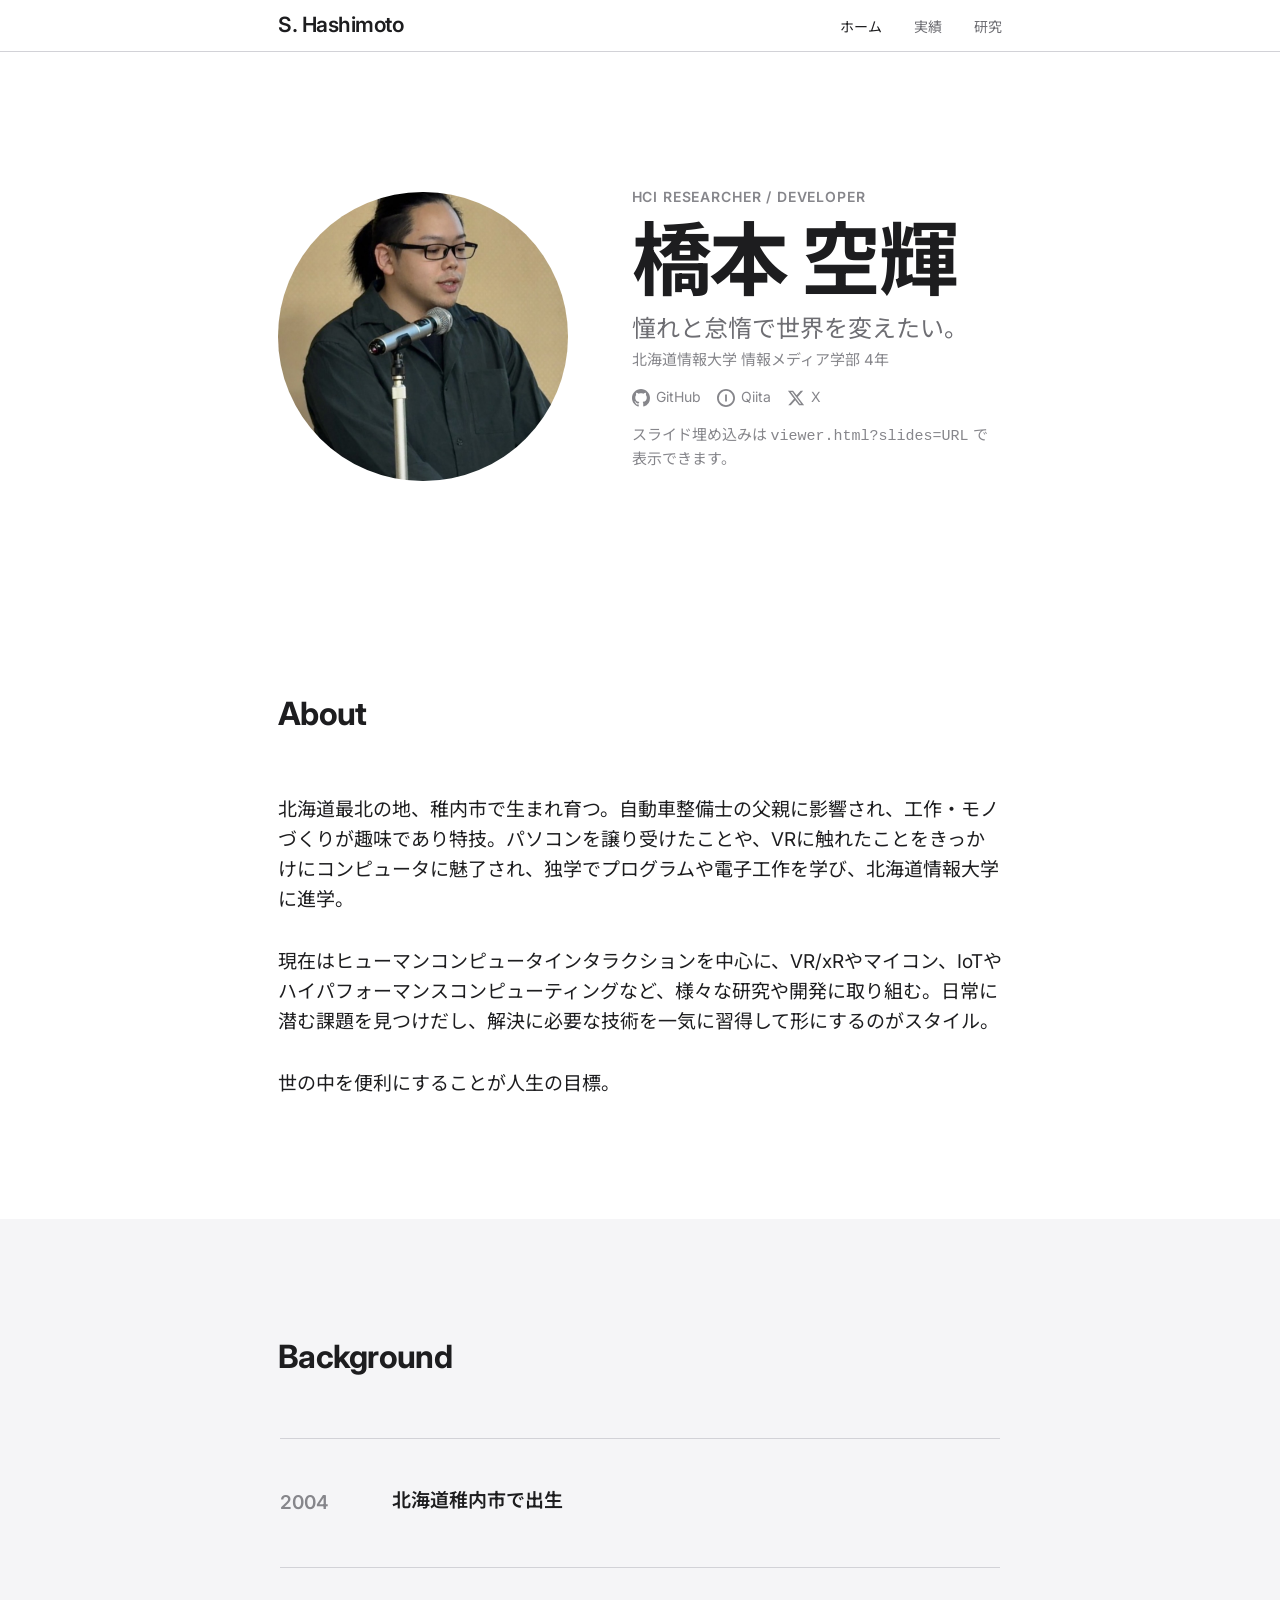
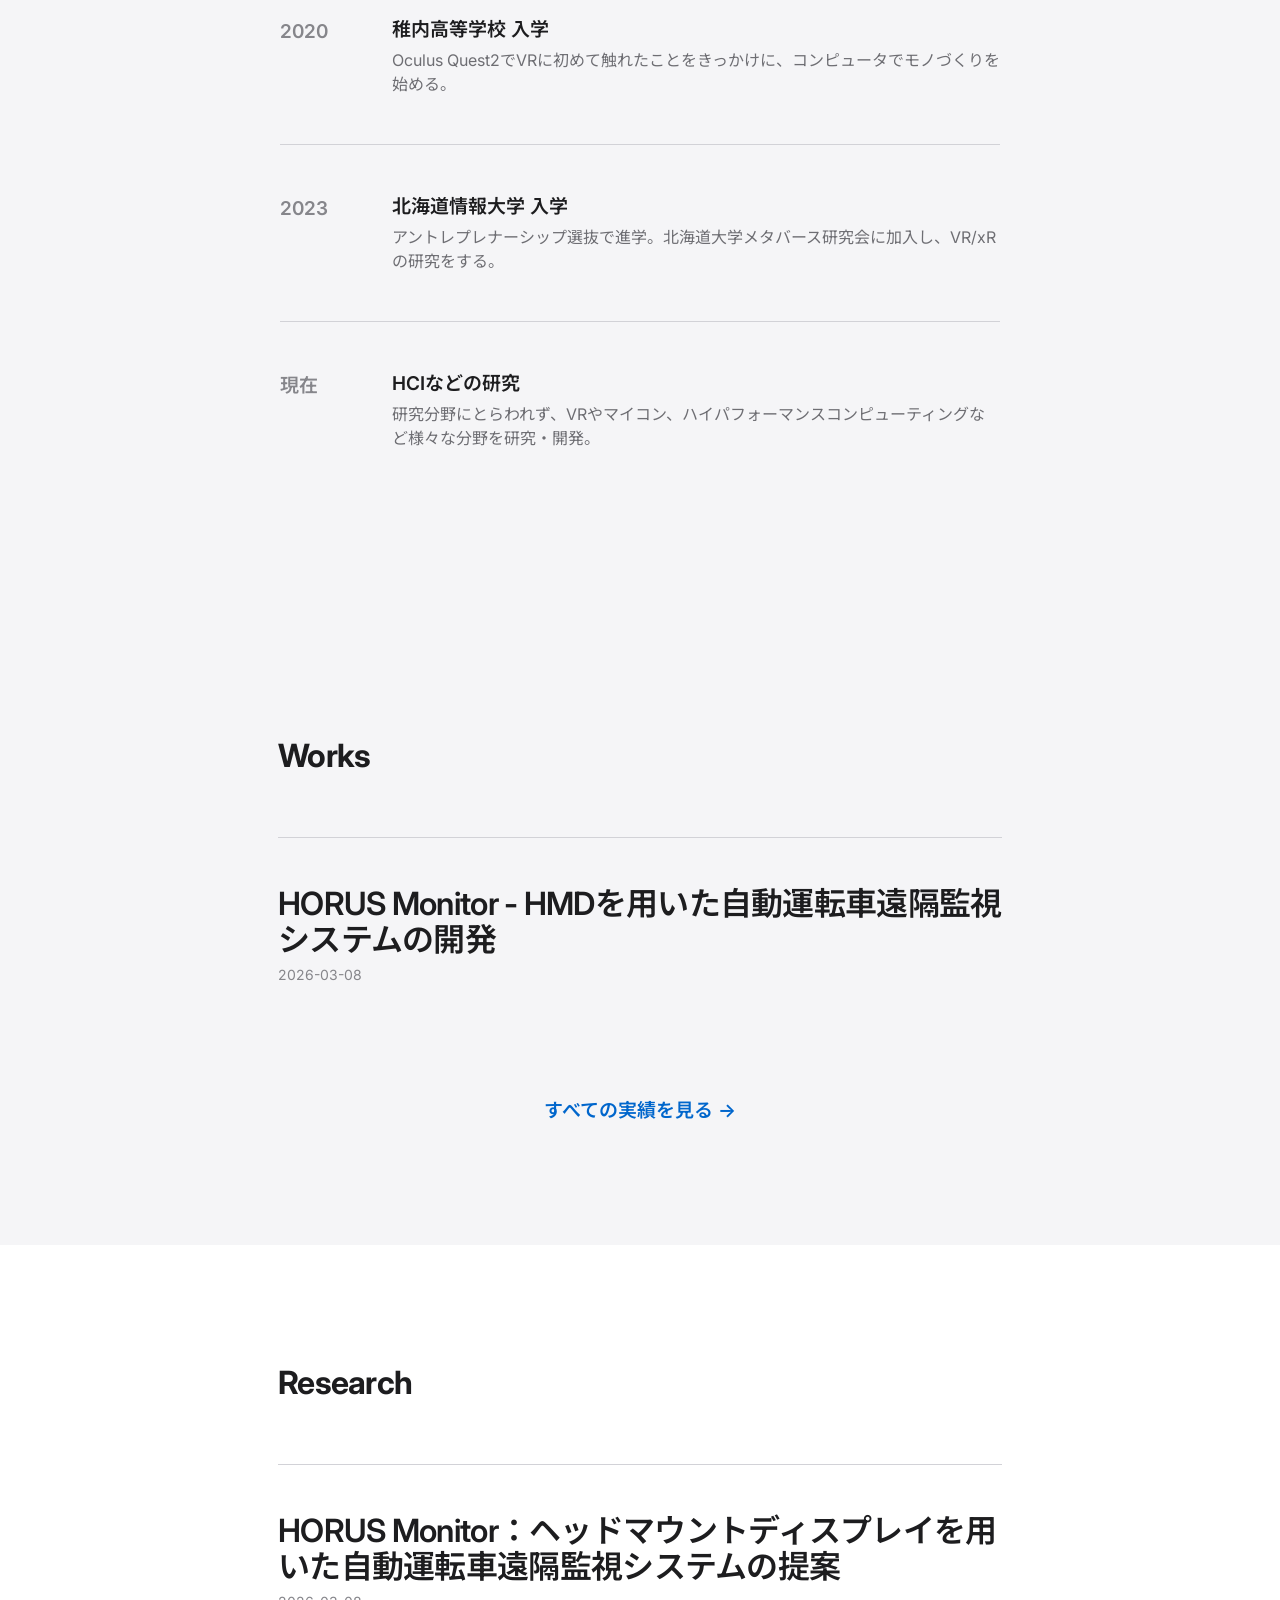
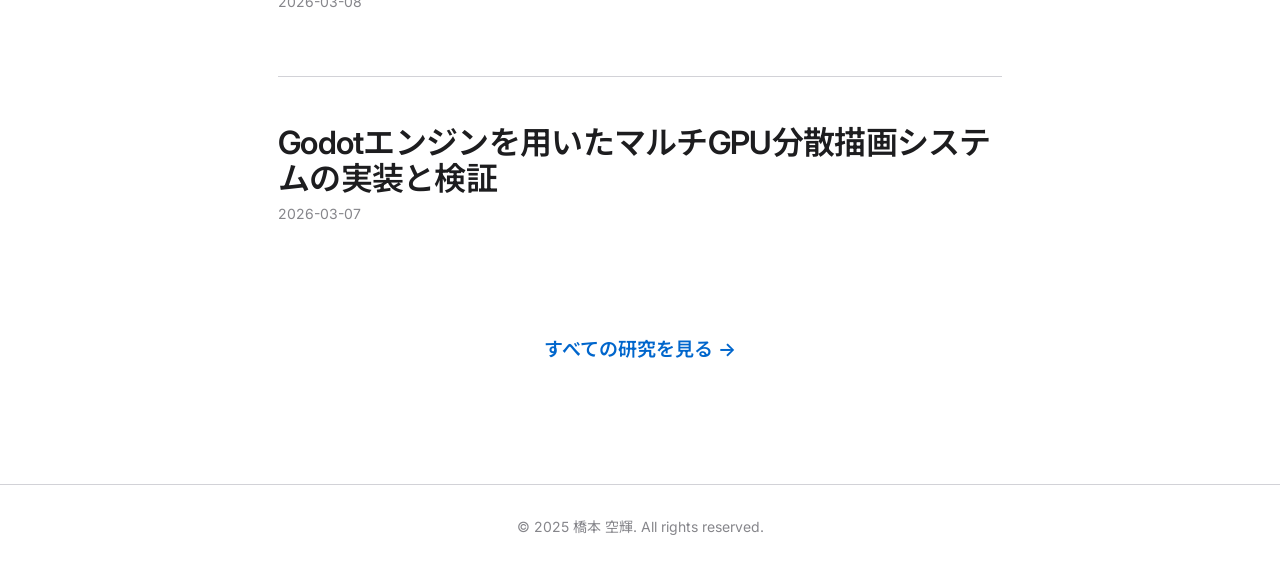
==== commit 27681af1: "Add standalone slide embeds" ====
--- a/index.html
+++ b/index.html
@@ -49,7 +49,7 @@
           北海道情報大学 情報メディア学部 4年
         </p>
         <div class="hero__links reveal reveal-delay-3">
-          <a href="https://github.com/Lynnfield1156" class="hero__link" target="_blank" rel="noopener noreferrer">
+          <a href="https://github.com/SoLa-BB" class="hero__link" target="_blank" rel="noopener noreferrer">
             <svg class="hero__link-icon" viewBox="0 0 24 24" fill="currentColor"><path d="M12 0C5.37 0 0 5.37 0 12c0 5.31 3.435 9.795 8.205 11.385.6.105.825-.255.825-.57 0-.285-.015-1.23-.015-2.235-3.015.555-3.795-.735-4.035-1.41-.135-.345-.72-1.41-1.23-1.695-.42-.225-1.02-.78-.015-.795.945-.015 1.62.87 1.845 1.23 1.08 1.815 2.805 1.305 3.495.99.105-.78.42-1.305.765-1.605-2.67-.3-5.46-1.335-5.46-5.925 0-1.305.465-2.385 1.23-3.225-.12-.3-.54-1.53.12-3.18 0 0 1.005-.315 3.3 1.23.96-.27 1.98-.405 3-.405s2.04.135 3 .405c2.295-1.56 3.3-1.23 3.3-1.23.66 1.65.24 2.88.12 3.18.765.84 1.23 1.905 1.23 3.225 0 4.605-2.805 5.625-5.475 5.925.435.375.81 1.095.81 2.22 0 1.605-.015 2.895-.015 3.3 0 .315.225.69.825.57A12.02 12.02 0 0024 12c0-6.63-5.37-12-12-12z"/></svg>
             <span>GitHub</span>
           </a>
@@ -62,6 +62,9 @@
             <span>X</span>
           </a>
         </div>
+        <p class="hero__affiliation reveal reveal-delay-3" style="margin-top: var(--space-s);">
+          スライド埋め込みは <code>viewer.html?slides=URL</code> で表示できます。
+        </p>
       </div>
     </div>
   </section>
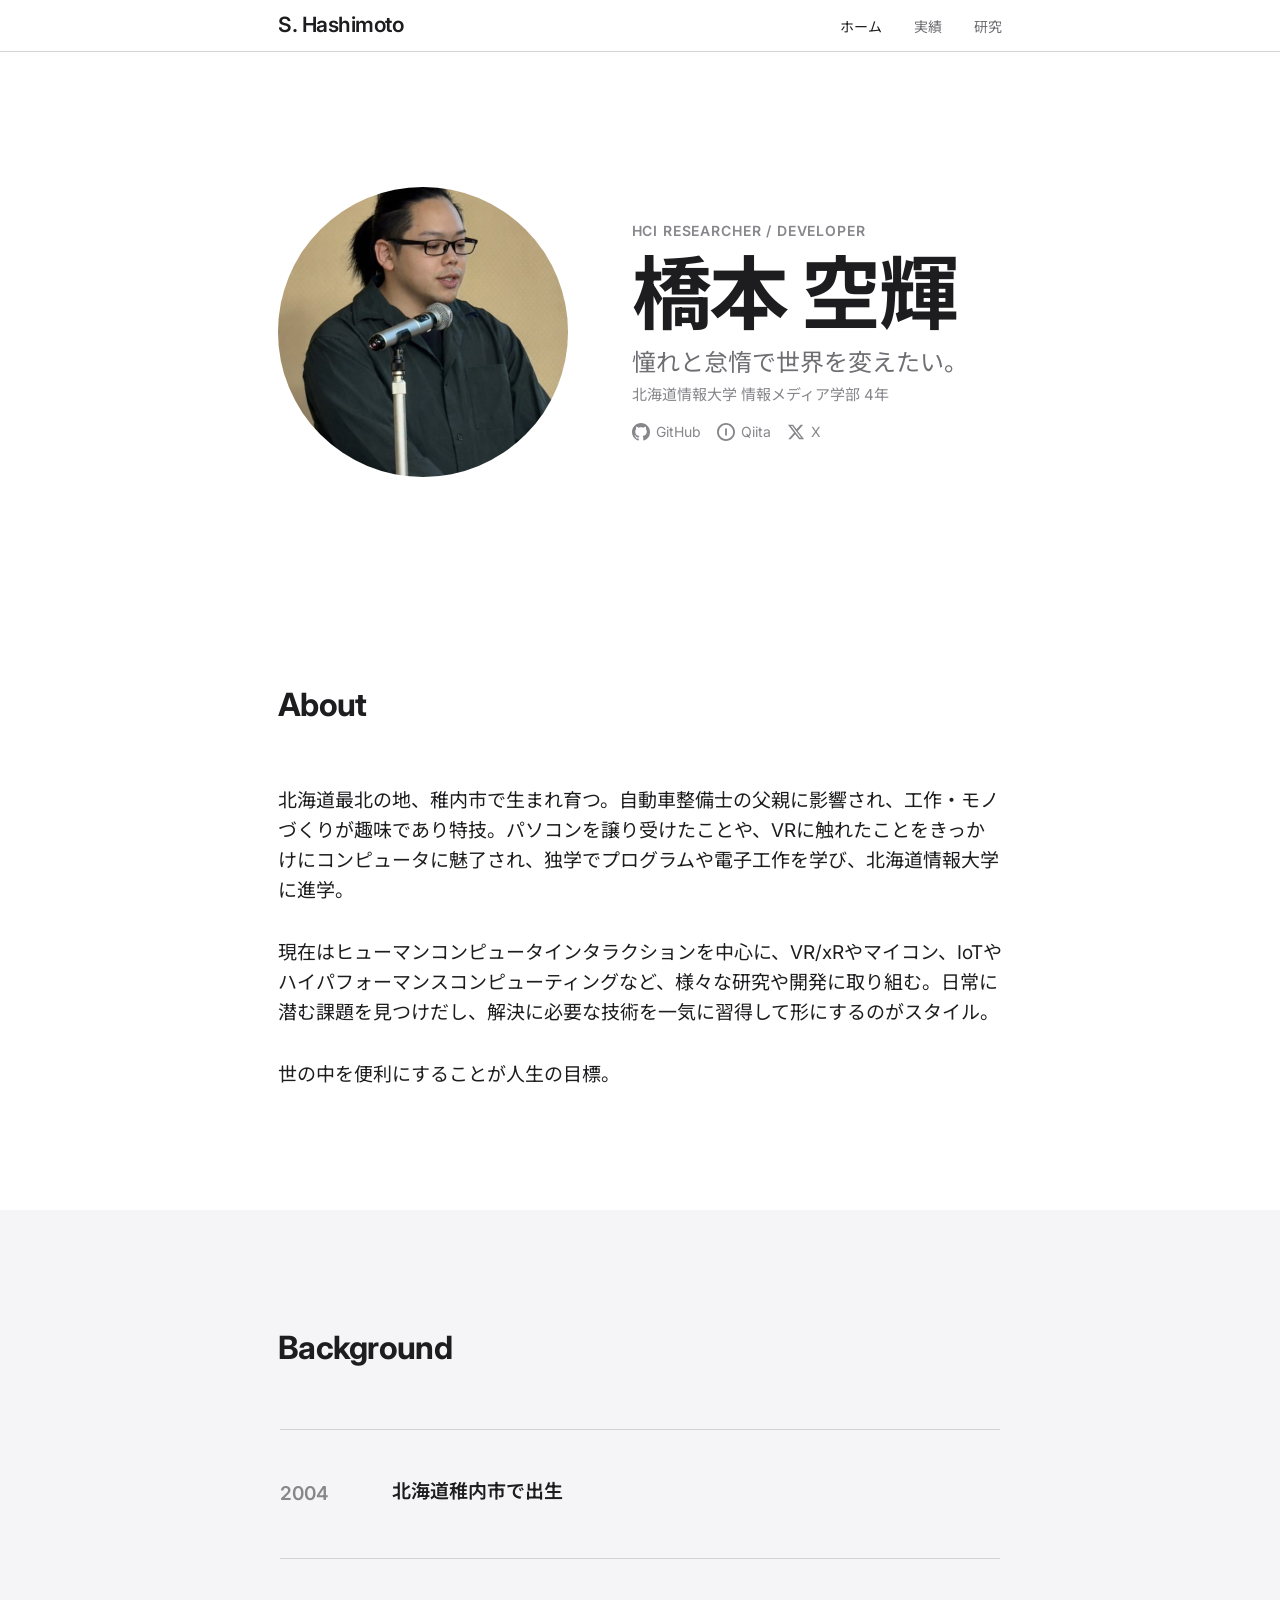
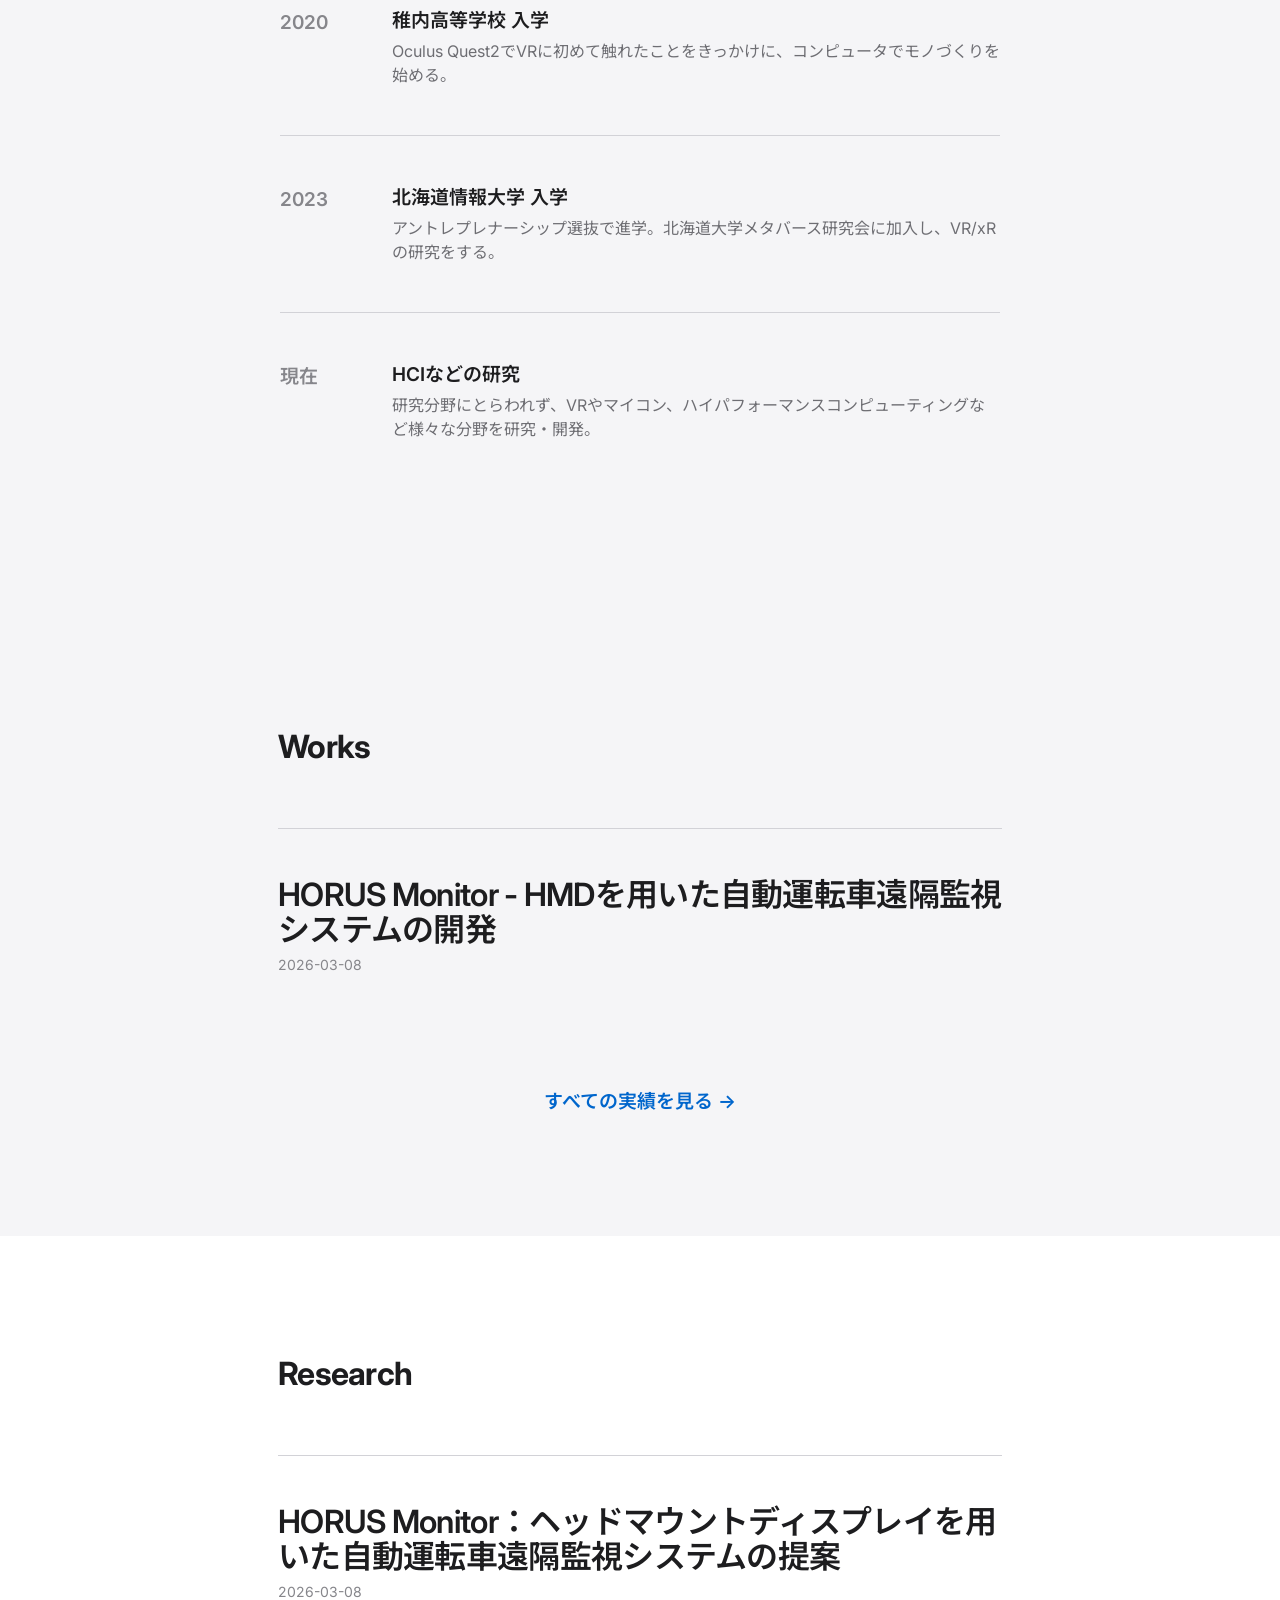
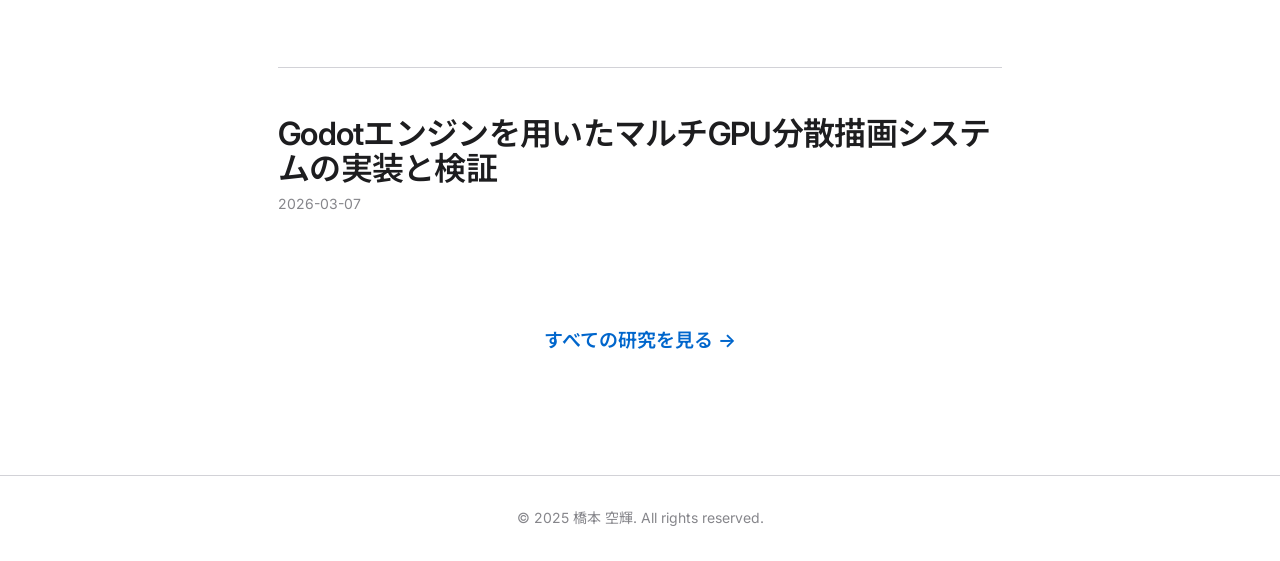
==== commit 28fd52dd: "Sync slide embed updates" ====
--- a/index.html
+++ b/index.html
@@ -62,9 +62,6 @@
             <span>X</span>
           </a>
         </div>
-        <p class="hero__affiliation reveal reveal-delay-3" style="margin-top: var(--space-s);">
-          スライド埋め込みは <code>viewer.html?slides=URL</code> で表示できます。
-        </p>
       </div>
     </div>
   </section>
